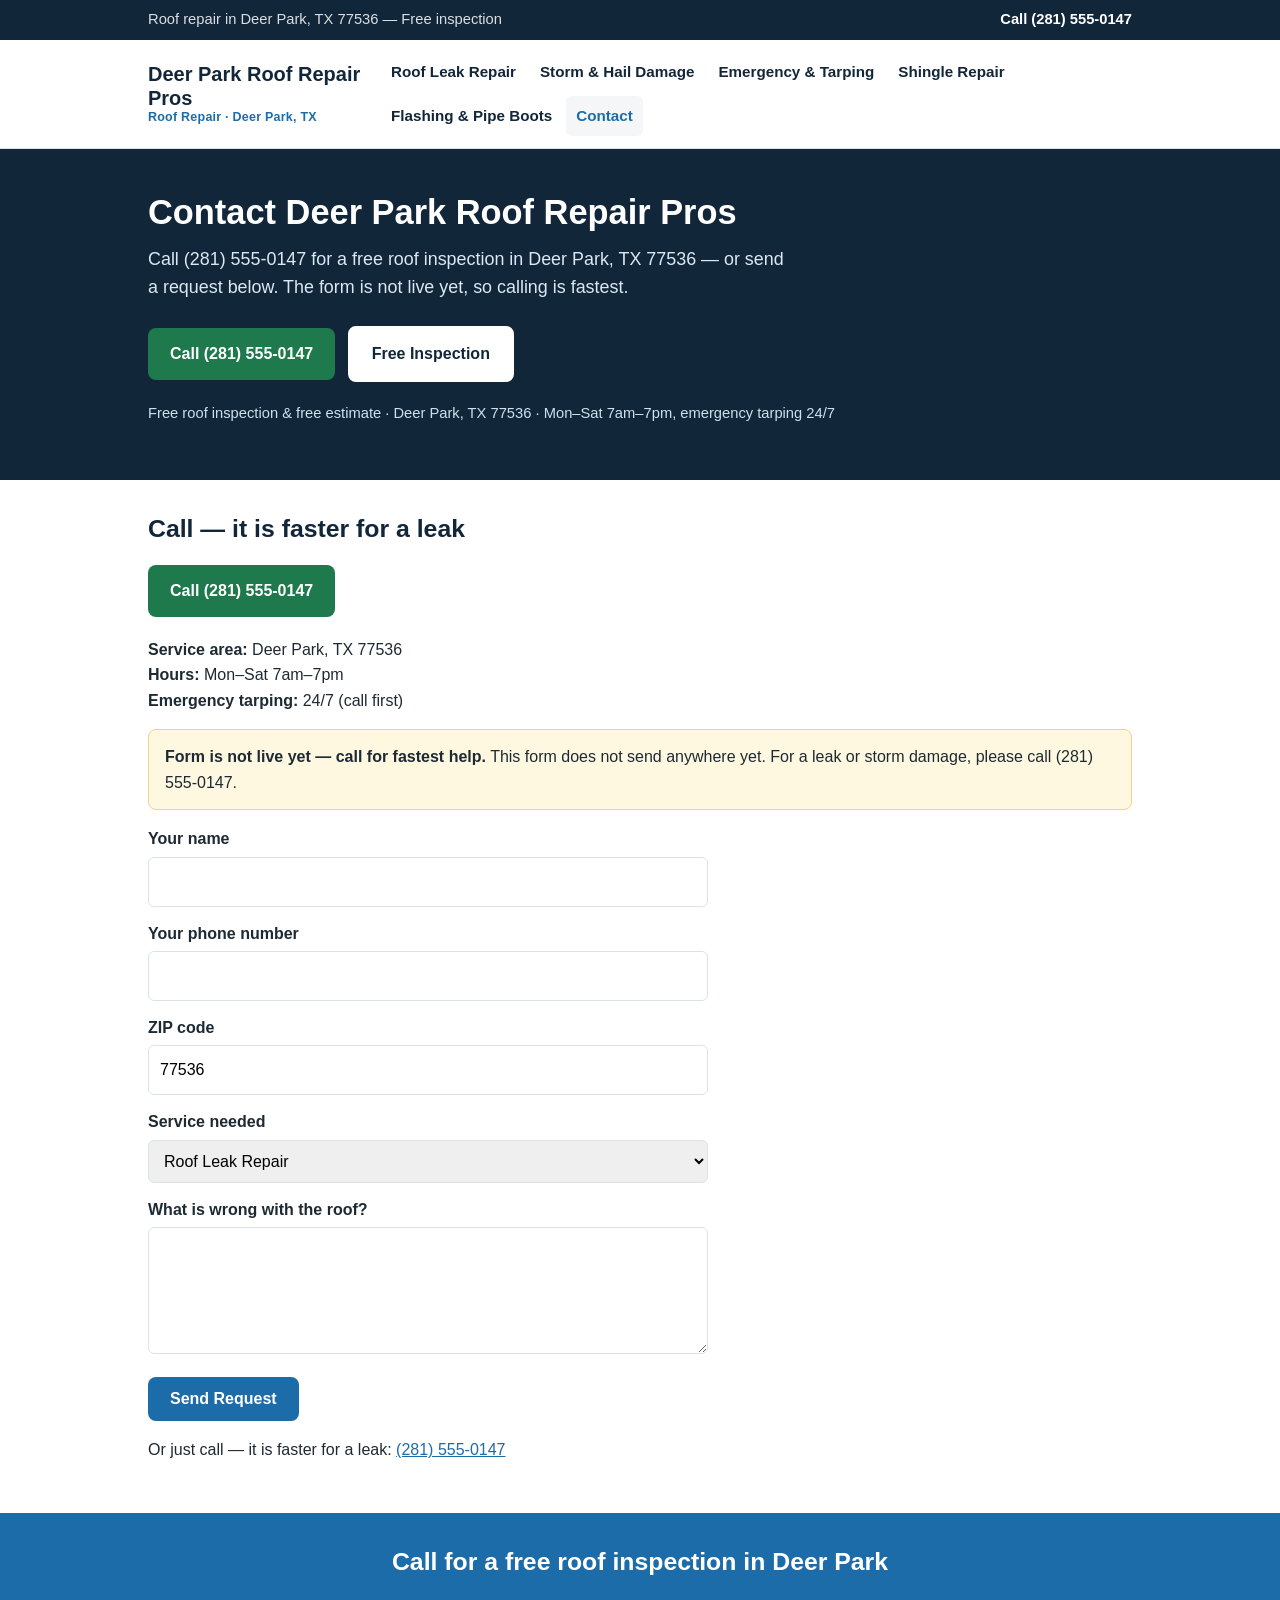
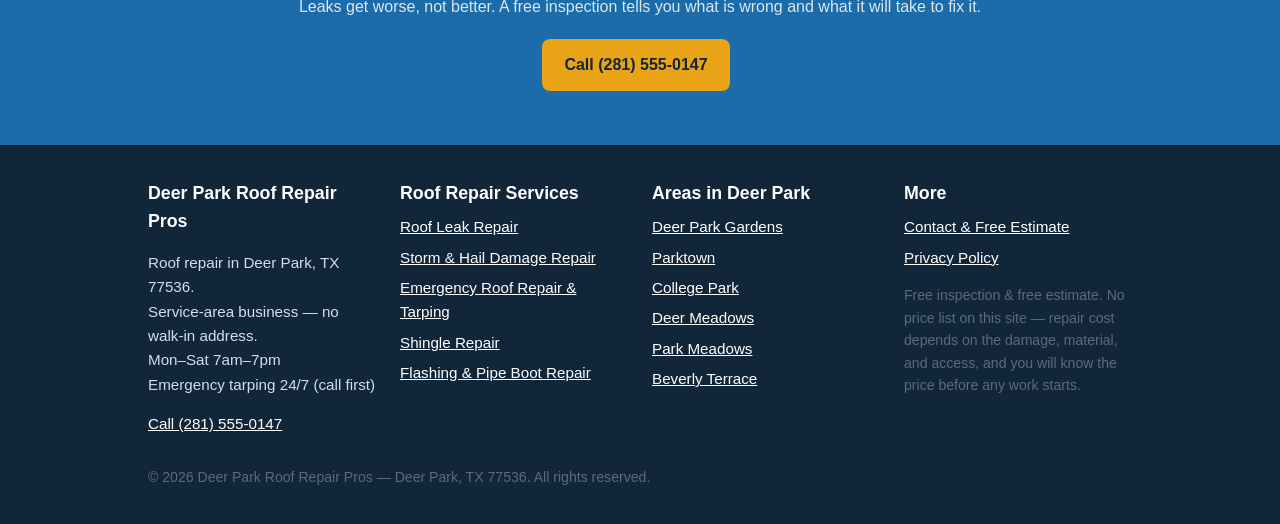
==== contact/index.html @ 34832a9e "Initial site: Deer Park Roof Repair Pros - 14 pages, dummy phone (281) 555-0147" ====
<!DOCTYPE html>
<html lang="en">
<head>
<meta charset="utf-8">
<meta name="viewport" content="width=device-width, initial-scale=1">
<title>Contact Deer Park Roof Repair Pros | Deer Park, TX</title>
<meta name="description" content="Contact Deer Park Roof Repair Pros in Deer Park, TX 77536. Call for a free roof inspection and estimate.">
<link rel="icon" href="data:image/svg+xml,%3Csvg xmlns='http://www.w3.org/2000/svg' viewBox='0 0 32 32'%3E%3Crect width='32' height='32' rx='6' fill='%2312263a'/%3E%3Cpath d='M5 19 L16 7 L27 19' stroke='%23e8a317' stroke-width='3' fill='none'/%3E%3C/svg%3E">
<link rel="stylesheet" href="/styles.css">
</head>
<body>
<div class="topbar"><div class="container"><span>Roof repair in Deer Park, TX 77536 &mdash; Free inspection</span><a href="tel:+12815550147">Call (281) 555-0147</a></div></div>
<header class="site"><div class="container"><a class="logo" href="/">Deer Park Roof Repair Pros<small>Roof Repair &middot; Deer Park, TX</small></a><button class="menu-btn" aria-expanded="false" aria-label="Menu">&#9776; Menu</button><nav class="main"><a href="/roof-leak-repair/">Roof Leak Repair</a><a href="/storm-hail-damage-repair/">Storm & Hail Damage</a><a href="/emergency-roof-repair-tarping/">Emergency & Tarping</a><a href="/shingle-repair/">Shingle Repair</a><a href="/flashing-pipe-boot-repair/">Flashing & Pipe Boots</a><a href="/contact/" class="active">Contact</a></nav></div></header>
<main>
<section class="hero"><div class="container"><h1>Contact Deer Park Roof Repair Pros</h1><p class="lead">Call (281) 555-0147 for a free roof inspection in Deer Park, TX 77536 — or send a request below. The form is not live yet, so calling is fastest.</p>
<p><a class="btn call" href="tel:+12815550147">Call (281) 555-0147</a> <a class="btn secondary" href="/contact/">Free Inspection</a></p>
<p class="trust">Free roof inspection &amp; free estimate &middot; Deer Park, TX 77536 &middot; Mon&ndash;Sat 7am&ndash;7pm, emergency tarping 24/7</p></div></section>
<section><div class="container"><h2>Call — it is faster for a leak</h2><p><a class="btn call" href="tel:+12815550147">Call (281) 555-0147</a></p><p><strong>Service area:</strong> Deer Park, TX 77536<br><strong>Hours:</strong> Mon&ndash;Sat 7am&ndash;7pm<br><strong>Emergency tarping:</strong> 24/7 (call first)</p>
<div class="notice"><strong>Form is not live yet &mdash; call for fastest help.</strong> This form does not send anywhere yet. For a leak or storm damage, please call (281) 555-0147.</div>
<form id="contact-form" action="#" method="post">
<label for="name">Your name</label><input id="name" name="name" type="text" autocomplete="name">
<label for="phone">Your phone number</label><input id="phone" name="phone" type="tel" autocomplete="tel">
<label for="zip">ZIP code</label><input id="zip" name="zip" type="text" value="77536" inputmode="numeric">
<label for="service">Service needed</label><select id="service" name="service"><option>Roof Leak Repair</option><option>Storm &amp; Hail Damage Repair</option><option>Emergency Roof Repair &amp; Tarping</option><option>Shingle Repair</option><option>Flashing &amp; Pipe Boot Repair</option><option>Not sure — need an inspection</option></select>
<label for="message">What is wrong with the roof?</label><textarea id="message" name="message" rows="4"></textarea>
<p><button class="submit" type="submit">Send Request</button></p>
<p id="form-note" class="notice" style="display:none"></p>
</form><p>Or just call — it is faster for a leak: <a href="tel:+12815550147">(281) 555-0147</a></p></div></section>
<section class="cta-band"><div class="container"><h2>Call for a free roof inspection in Deer Park</h2><p>Leaks get worse, not better. A free inspection tells you what is wrong and what it will take to fix it.</p><p><a class="btn" href="tel:+12815550147">Call (281) 555-0147</a></p></div></section>
</main>
<footer class="site"><div class="container"><div class="foot-grid">
<div><h3>Deer Park Roof Repair Pros</h3><p>Roof repair in Deer Park, TX 77536.<br>Service-area business &mdash; no walk-in address.<br>Mon&ndash;Sat 7am&ndash;7pm<br>Emergency tarping 24/7 (call first)</p><p><a href="tel:+12815550147">Call (281) 555-0147</a></p></div>
<div><h3>Roof Repair Services</h3><ul>
<li><a href="/roof-leak-repair/">Roof Leak Repair</a></li>
<li><a href="/storm-hail-damage-repair/">Storm &amp; Hail Damage Repair</a></li>
<li><a href="/emergency-roof-repair-tarping/">Emergency Roof Repair &amp; Tarping</a></li>
<li><a href="/shingle-repair/">Shingle Repair</a></li>
<li><a href="/flashing-pipe-boot-repair/">Flashing &amp; Pipe Boot Repair</a></li>
</ul></div>
<div><h3>Areas in Deer Park</h3><ul><li><a href="/areas/deer-park-gardens/">Deer Park Gardens</a></li><li><a href="/areas/parktown/">Parktown</a></li><li><a href="/areas/college-park/">College Park</a></li><li><a href="/areas/deer-meadows/">Deer Meadows</a></li><li><a href="/areas/park-meadows/">Park Meadows</a></li><li><a href="/areas/beverly-terrace/">Beverly Terrace</a></li></ul></div>
<div><h3>More</h3><ul><li><a href="/contact/">Contact &amp; Free Estimate</a></li><li><a href="/privacy-policy/">Privacy Policy</a></li></ul><p class="small">Free inspection &amp; free estimate. No price list on this site &mdash; repair cost depends on the damage, material, and access, and you will know the price before any work starts.</p></div>
</div><p class="small">&copy; 2026 Deer Park Roof Repair Pros &mdash; Deer Park, TX 77536. All rights reserved.</p></div></footer>
<a class="sticky-call" href="tel:+12815550147">Call Now: (281) 555-0147</a>
<script src="/script.js"></script>
</body>
</html>
---- styles.css ----
/* Deer Park Roof Repair Pros — shared styles. Static site, system fonts, no external requests. */
:root{--navy:#12263a;--blue:#1b6ca8;--blue-dark:#14507e;--accent:#e8a317;--bg:#f4f6f8;--card:#fff;--text:#1e2a33;--muted:#5a6b78;--line:#dbe3e8;--green:#1e7a4c}
*{box-sizing:border-box}
html{scroll-behavior:smooth}
body{margin:0;font-family:-apple-system,BlinkMacSystemFont,"Segoe UI",Roboto,Helvetica,Arial,sans-serif;color:var(--text);line-height:1.6;background:#fff}
a{color:var(--blue)}
img{max-width:100%}
.container{max-width:1020px;margin:0 auto;padding:0 18px}
.topbar{background:var(--navy);color:#fff;font-size:.92rem}
.topbar .container{display:flex;justify-content:space-between;align-items:center;gap:12px;padding-top:8px;padding-bottom:8px;flex-wrap:wrap}
.topbar a{color:#fff;font-weight:700;text-decoration:none}
.topbar span{opacity:.85}
header.site{background:#fff;border-bottom:1px solid var(--line);position:sticky;top:0;z-index:20}
header.site .container{display:flex;justify-content:space-between;align-items:center;gap:14px;padding-top:12px;padding-bottom:12px}
.logo{font-size:1.25rem;font-weight:800;color:var(--navy);text-decoration:none;line-height:1.2}
.logo small{display:block;font-size:.78rem;color:var(--blue);font-weight:700;letter-spacing:.02em}
nav.main{display:flex;gap:4px;flex-wrap:wrap}
nav.main a{color:var(--navy);text-decoration:none;padding:8px 10px;border-radius:6px;font-weight:600;font-size:.95rem}
nav.main a:hover,nav.main a.active{background:var(--bg);color:var(--blue)}
.menu-btn{display:none;background:var(--navy);color:#fff;border:0;border-radius:6px;padding:9px 12px;font-size:1rem;cursor:pointer}
.hero{background:var(--navy);color:#fff;padding:44px 0 40px}
.hero h1{font-size:2.15rem;line-height:1.15;margin:0 0 12px}
.hero p.lead{font-size:1.12rem;max-width:640px;margin:0 0 20px;color:#dbe8f2}
.btn{display:inline-block;background:var(--accent);color:#12263a;font-weight:800;text-decoration:none;padding:13px 22px;border-radius:8px;margin:4px 8px 4px 0}
.btn.secondary{background:#fff;color:var(--navy);border:2px solid #fff}
.btn.call{background:var(--green);color:#fff}
.btn:hover{opacity:.92}
.trust{font-size:.92rem;color:#cfe0ec;margin-top:14px}
section{padding:34px 0}
section.alt{background:var(--bg)}
h2{font-size:1.55rem;color:var(--navy);line-height:1.25;margin:0 0 14px}
h3{color:var(--navy);margin:18px 0 8px}
.cards{display:grid;grid-template-columns:repeat(auto-fit,minmax(260px,1fr));gap:16px}
.card{background:var(--card);border:1px solid var(--line);border-radius:10px;padding:20px}
.card h3{margin-top:0}
.card p{color:var(--muted)}
.steps{display:grid;grid-template-columns:repeat(auto-fit,minmax(220px,1fr));gap:16px;counter-reset:step}
.step{background:var(--card);border:1px solid var(--line);border-radius:10px;padding:20px}
.step strong{font-size:1.8rem;color:var(--blue);display:block}
ul.check{list-style:none;padding:0}
ul.check li{padding:6px 0 6px 28px;position:relative}
ul.check li:before{content:"✓";position:absolute;left:0;color:var(--green);font-weight:800}
.faq{border:1px solid var(--line);border-radius:10px;overflow:hidden}
.faq-item{border-bottom:1px solid var(--line)}
.faq-item:last-child{border-bottom:0}
.faq-q{width:100%;text-align:left;background:#fff;border:0;padding:16px 18px;font-size:1rem;font-weight:700;color:var(--navy);cursor:pointer;display:flex;justify-content:space-between;gap:12px}
.faq-a{display:none;padding:0 18px 16px;color:var(--muted)}
.faq-item.open .faq-a{display:block}
.cta-band{background:var(--blue);color:#fff;text-align:center}
.cta-band h2{color:#fff}
.cta-band p{color:#dbe8f2}
footer.site{background:var(--navy);color:#cfe0ec;padding:34px 0 22px;font-size:.95rem}
footer.site a{color:#fff}
footer.site h3{color:#fff;margin-top:0}
.foot-grid{display:grid;grid-template-columns:repeat(auto-fit,minmax(220px,1fr));gap:24px}
.foot-grid ul{list-style:none;padding:0;margin:0}
.foot-grid li{margin:6px 0}
.small{font-size:.88rem;color:var(--muted)}
.sticky-call{display:none;position:fixed;left:0;right:0;bottom:0;background:var(--green);color:#fff;text-align:center;padding:14px;font-weight:800;text-decoration:none;z-index:30;font-size:1.1rem}
form{max-width:560px}
label{display:block;font-weight:700;margin:14px 0 5px}
input,select,textarea{width:100%;padding:11px;border:1px solid var(--line);border-radius:6px;font:inherit}
button.submit{background:var(--blue);color:#fff;border:0;padding:13px 22px;border-radius:8px;font-weight:800;cursor:pointer;font-size:1rem}
.notice{background:#fff8e1;border:1px solid #f0d48a;border-radius:8px;padding:14px 16px;margin:16px 0}
@media(max-width:760px){
  .hero h1{font-size:1.7rem}
  nav.main{display:none;width:100%;flex-direction:column}
  nav.main.open{display:flex}
  .menu-btn{display:block}
  .topbar span{display:none}
  .sticky-call{display:block}
  body{padding-bottom:52px}
}
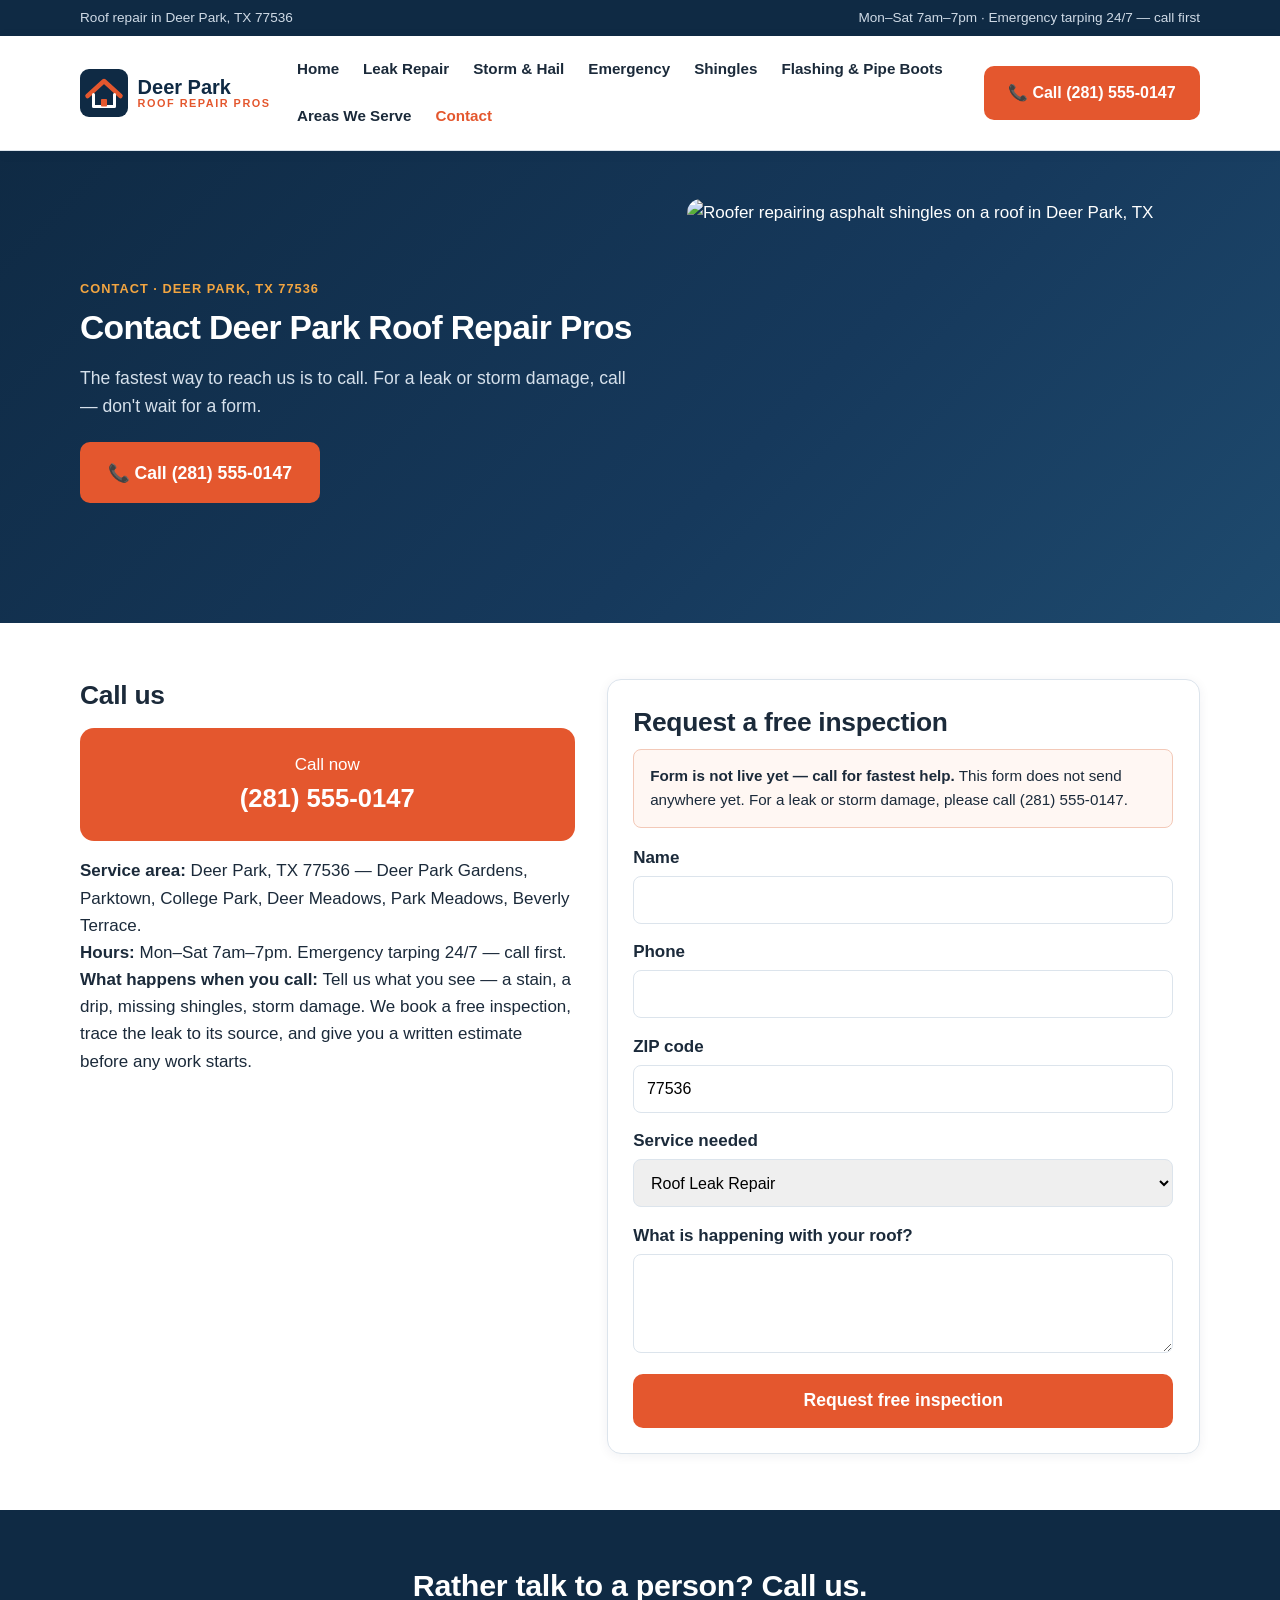
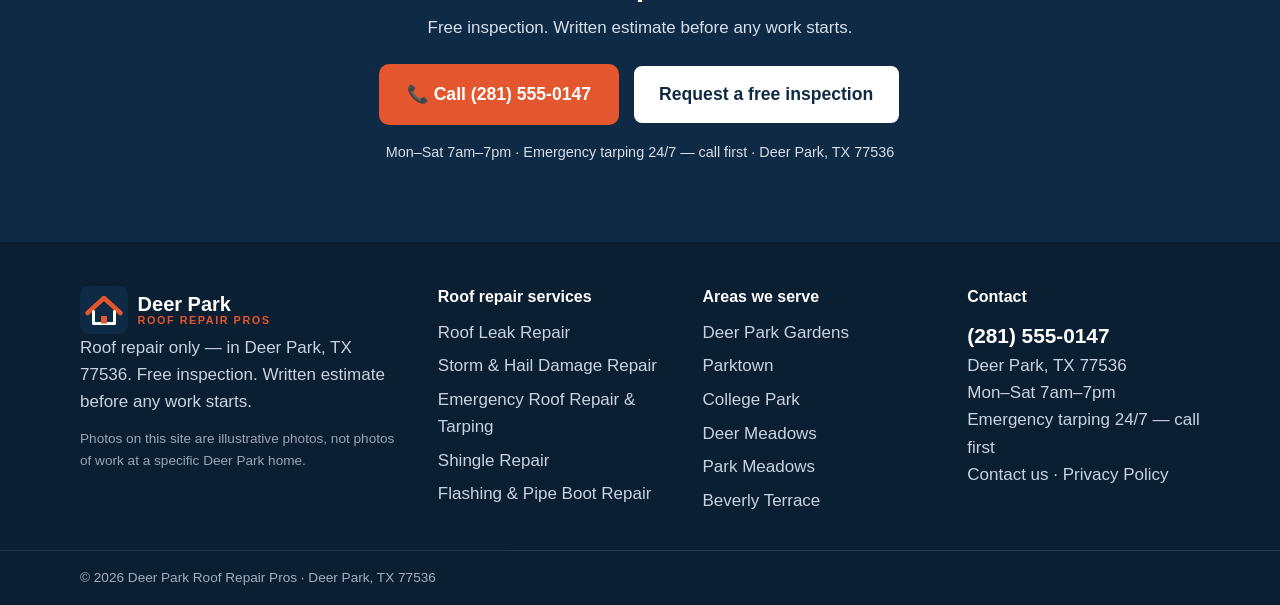
==== commit b396240f: "Site v2: redesigned with logo, photos, sections, mobile-first, keyword + pain-point research" ====
--- a/contact/index.html
+++ b/contact/index.html
@@ -1,46 +1,30 @@
 <!DOCTYPE html>
-<html lang="en">
-<head>
-<meta charset="utf-8">
-<meta name="viewport" content="width=device-width, initial-scale=1">
-<title>Contact Deer Park Roof Repair Pros | Deer Park, TX</title>
-<meta name="description" content="Contact Deer Park Roof Repair Pros in Deer Park, TX 77536. Call for a free roof inspection and estimate.">
-<link rel="icon" href="data:image/svg+xml,%3Csvg xmlns='http://www.w3.org/2000/svg' viewBox='0 0 32 32'%3E%3Crect width='32' height='32' rx='6' fill='%2312263a'/%3E%3Cpath d='M5 19 L16 7 L27 19' stroke='%23e8a317' stroke-width='3' fill='none'/%3E%3C/svg%3E">
-<link rel="stylesheet" href="/styles.css">
-</head>
-<body>
-<div class="topbar"><div class="container"><span>Roof repair in Deer Park, TX 77536 &mdash; Free inspection</span><a href="tel:+12815550147">Call (281) 555-0147</a></div></div>
-<header class="site"><div class="container"><a class="logo" href="/">Deer Park Roof Repair Pros<small>Roof Repair &middot; Deer Park, TX</small></a><button class="menu-btn" aria-expanded="false" aria-label="Menu">&#9776; Menu</button><nav class="main"><a href="/roof-leak-repair/">Roof Leak Repair</a><a href="/storm-hail-damage-repair/">Storm & Hail Damage</a><a href="/emergency-roof-repair-tarping/">Emergency & Tarping</a><a href="/shingle-repair/">Shingle Repair</a><a href="/flashing-pipe-boot-repair/">Flashing & Pipe Boots</a><a href="/contact/" class="active">Contact</a></nav></div></header>
-<main>
-<section class="hero"><div class="container"><h1>Contact Deer Park Roof Repair Pros</h1><p class="lead">Call (281) 555-0147 for a free roof inspection in Deer Park, TX 77536 — or send a request below. The form is not live yet, so calling is fastest.</p>
-<p><a class="btn call" href="tel:+12815550147">Call (281) 555-0147</a> <a class="btn secondary" href="/contact/">Free Inspection</a></p>
-<p class="trust">Free roof inspection &amp; free estimate &middot; Deer Park, TX 77536 &middot; Mon&ndash;Sat 7am&ndash;7pm, emergency tarping 24/7</p></div></section>
-<section><div class="container"><h2>Call — it is faster for a leak</h2><p><a class="btn call" href="tel:+12815550147">Call (281) 555-0147</a></p><p><strong>Service area:</strong> Deer Park, TX 77536<br><strong>Hours:</strong> Mon&ndash;Sat 7am&ndash;7pm<br><strong>Emergency tarping:</strong> 24/7 (call first)</p>
-<div class="notice"><strong>Form is not live yet &mdash; call for fastest help.</strong> This form does not send anywhere yet. For a leak or storm damage, please call (281) 555-0147.</div>
-<form id="contact-form" action="#" method="post">
-<label for="name">Your name</label><input id="name" name="name" type="text" autocomplete="name">
-<label for="phone">Your phone number</label><input id="phone" name="phone" type="tel" autocomplete="tel">
-<label for="zip">ZIP code</label><input id="zip" name="zip" type="text" value="77536" inputmode="numeric">
-<label for="service">Service needed</label><select id="service" name="service"><option>Roof Leak Repair</option><option>Storm &amp; Hail Damage Repair</option><option>Emergency Roof Repair &amp; Tarping</option><option>Shingle Repair</option><option>Flashing &amp; Pipe Boot Repair</option><option>Not sure — need an inspection</option></select>
-<label for="message">What is wrong with the roof?</label><textarea id="message" name="message" rows="4"></textarea>
-<p><button class="submit" type="submit">Send Request</button></p>
-<p id="form-note" class="notice" style="display:none"></p>
-</form><p>Or just call — it is faster for a leak: <a href="tel:+12815550147">(281) 555-0147</a></p></div></section>
-<section class="cta-band"><div class="container"><h2>Call for a free roof inspection in Deer Park</h2><p>Leaks get worse, not better. A free inspection tells you what is wrong and what it will take to fix it.</p><p><a class="btn" href="tel:+12815550147">Call (281) 555-0147</a></p></div></section>
-</main>
-<footer class="site"><div class="container"><div class="foot-grid">
-<div><h3>Deer Park Roof Repair Pros</h3><p>Roof repair in Deer Park, TX 77536.<br>Service-area business &mdash; no walk-in address.<br>Mon&ndash;Sat 7am&ndash;7pm<br>Emergency tarping 24/7 (call first)</p><p><a href="tel:+12815550147">Call (281) 555-0147</a></p></div>
-<div><h3>Roof Repair Services</h3><ul>
-<li><a href="/roof-leak-repair/">Roof Leak Repair</a></li>
-<li><a href="/storm-hail-damage-repair/">Storm &amp; Hail Damage Repair</a></li>
-<li><a href="/emergency-roof-repair-tarping/">Emergency Roof Repair &amp; Tarping</a></li>
-<li><a href="/shingle-repair/">Shingle Repair</a></li>
-<li><a href="/flashing-pipe-boot-repair/">Flashing &amp; Pipe Boot Repair</a></li>
-</ul></div>
-<div><h3>Areas in Deer Park</h3><ul><li><a href="/areas/deer-park-gardens/">Deer Park Gardens</a></li><li><a href="/areas/parktown/">Parktown</a></li><li><a href="/areas/college-park/">College Park</a></li><li><a href="/areas/deer-meadows/">Deer Meadows</a></li><li><a href="/areas/park-meadows/">Park Meadows</a></li><li><a href="/areas/beverly-terrace/">Beverly Terrace</a></li></ul></div>
-<div><h3>More</h3><ul><li><a href="/contact/">Contact &amp; Free Estimate</a></li><li><a href="/privacy-policy/">Privacy Policy</a></li></ul><p class="small">Free inspection &amp; free estimate. No price list on this site &mdash; repair cost depends on the damage, material, and access, and you will know the price before any work starts.</p></div>
-</div><p class="small">&copy; 2026 Deer Park Roof Repair Pros &mdash; Deer Park, TX 77536. All rights reserved.</p></div></footer>
-<a class="sticky-call" href="tel:+12815550147">Call Now: (281) 555-0147</a>
-<script src="/script.js"></script>
-</body>
-</html>
+<html lang="en"><head><meta charset="utf-8"><meta name="viewport" content="width=device-width, initial-scale=1">
+<title>Contact Deer Park Roof Repair Pros | Deer Park, TX 77536</title><meta name="description" content="Contact Deer Park Roof Repair Pros, Deer Park TX 77536. Call (281) 555-0147 for a free roof inspection. Mon–Sat 7am–7pm, emergency tarping 24/7.">
+<link rel="canonical" href="https://deerparkroofrepair.com/contact/"><link rel="icon" type="image/svg+xml" href="/favicon.svg">
+<link rel="stylesheet" href="/styles.css"></head>
+<body><div class="topbar"><div class="wrap topbar-in"><span>Roof repair in Deer Park, TX 77536</span><span class="topbar-hours">Mon–Sat 7am–7pm · Emergency tarping 24/7 — call first</span></div></div>
+<header class="site-header"><div class="wrap header-in"><a class="brand" href="/" aria-label="Deer Park Roof Repair Pros — home"><svg class="logo-mark" viewBox="0 0 64 64" aria-hidden="true"><rect width="64" height="64" rx="12" fill="#0F2A44"/><path d="M10 36 L32 16 L54 36" fill="none" stroke="#E4572E" stroke-width="6" stroke-linecap="round" stroke-linejoin="round"/><path d="M18 34 V50 H46 V34" fill="none" stroke="#fff" stroke-width="4" stroke-linecap="round" stroke-linejoin="round"/><rect x="28" y="40" width="8" height="10" rx="1" fill="#E4572E"/></svg><span class="brand-text"><span class="brand-top">Deer Park</span><span class="brand-bottom">ROOF REPAIR PROS</span></span></a>
+<button class="menu-btn" aria-expanded="false" aria-controls="mainnav" aria-label="Open menu">☰ <span>Menu</span></button>
+<nav id="mainnav" class="mainnav" aria-label="Main navigation"><ul><li><a href="/">Home</a></li><li><a href="/roof-leak-repair/">Leak Repair</a></li><li><a href="/storm-hail-damage-repair/">Storm &amp; Hail</a></li><li><a href="/emergency-roof-repair-tarping/">Emergency</a></li><li><a href="/shingle-repair/">Shingles</a></li><li><a href="/flashing-pipe-boot-repair/">Flashing &amp; Pipe Boots</a></li><li><a href="/areas/">Areas We Serve</a></li><li><a href="/contact/" class="active">Contact</a></li></ul></nav>
+<a class="btn btn-call header-call" href="tel:+12815550147">📞 Call (281) 555-0147</a></div></header><main><section class="hero"><div class="wrap hero-grid"><div class="hero-copy"><p class="eyebrow">Contact · Deer Park, TX 77536</p><h1>Contact Deer Park Roof Repair Pros</h1><p class="hero-sub">The fastest way to reach us is to call. For a leak or storm damage, call — don't wait for a form.</p><a class="btn btn-call btn-lg" href="tel:+12815550147">📞 Call (281) 555-0147</a></div><div class="hero-img"><img src="/images/hero-roofer.jpg" alt="Roofer repairing asphalt shingles on a roof in Deer Park, TX" loading="eager"></div></div></section>
+<section class="section"><div class="wrap contact-grid"><div>
+<h2>Call us</h2><a class="big-call" href="tel:+12815550147"><span>Call now</span><strong>(281) 555-0147</strong></a>
+<p><strong>Service area:</strong> Deer Park, TX 77536 — Deer Park Gardens, Parktown, College Park, Deer Meadows, Park Meadows, Beverly Terrace.</p>
+<p><strong>Hours:</strong> Mon–Sat 7am–7pm. Emergency tarping 24/7 — call first.</p>
+<p><strong>What happens when you call:</strong> Tell us what you see — a stain, a drip, missing shingles, storm damage. We book a free inspection, trace the leak to its source, and give you a written estimate before any work starts.</p>
+</div><div class="form-card"><h2>Request a free inspection</h2><div class="form-note"><strong>Form is not live yet — call for fastest help.</strong> This form does not send anywhere yet. For a leak or storm damage, please call (281) 555-0147.</div>
+<form id="contact-form"><label for="f-name">Name</label><input id="f-name" name="name" type="text" autocomplete="name">
+<label for="f-phone">Phone</label><input id="f-phone" name="phone" type="tel" autocomplete="tel">
+<label for="f-zip">ZIP code</label><input id="f-zip" name="zip" type="text" value="77536" inputmode="numeric">
+<label for="f-service">Service needed</label><select id="f-service" name="service"><option>Roof Leak Repair</option><option>Storm & Hail Damage</option><option>Emergency Repair & Tarping</option><option>Shingle Repair</option><option>Flashing & Pipe Boots</option></select>
+<label for="f-msg">What is happening with your roof?</label><textarea id="f-msg" name="message" rows="4"></textarea>
+<p id="form-result" role="status"></p><button class="btn btn-call btn-lg" type="submit" style="width:100%;margin-top:.8rem">Request free inspection</button></form></div></div></section><section class="final-cta"><div class="wrap"><h2>Rather talk to a person? Call us.</h2><p>Free inspection. Written estimate before any work starts.</p>
+<div class="hero-cta"><a class="btn btn-call btn-lg" href="tel:+12815550147">📞 Call (281) 555-0147</a><a class="btn btn-ghost btn-lg" href="/contact/">Request a free inspection</a></div>
+<p class="hero-note">Mon–Sat 7am–7pm · Emergency tarping 24/7 — call first · Deer Park, TX 77536</p></div></section></main><footer class="site-footer"><div class="wrap footer-grid">
+<div><div class="footer-brand"><a class="brand" href="/" aria-label="Deer Park Roof Repair Pros — home"><svg class="logo-mark" viewBox="0 0 64 64" aria-hidden="true"><rect width="64" height="64" rx="12" fill="#0F2A44"/><path d="M10 36 L32 16 L54 36" fill="none" stroke="#E4572E" stroke-width="6" stroke-linecap="round" stroke-linejoin="round"/><path d="M18 34 V50 H46 V34" fill="none" stroke="#fff" stroke-width="4" stroke-linecap="round" stroke-linejoin="round"/><rect x="28" y="40" width="8" height="10" rx="1" fill="#E4572E"/></svg><span class="brand-text"><span class="brand-top">Deer Park</span><span class="brand-bottom">ROOF REPAIR PROS</span></span></a></div><p>Roof repair only — in Deer Park, TX 77536. Free inspection. Written estimate before any work starts.</p><p class="footer-note">Photos on this site are illustrative photos, not photos of work at a specific Deer Park home.</p></div>
+<div><h3>Roof repair services</h3><ul><li><a href="/roof-leak-repair/">Roof Leak Repair</a></li><li><a href="/storm-hail-damage-repair/">Storm &amp; Hail Damage Repair</a></li><li><a href="/emergency-roof-repair-tarping/">Emergency Roof Repair &amp; Tarping</a></li><li><a href="/shingle-repair/">Shingle Repair</a></li><li><a href="/flashing-pipe-boot-repair/">Flashing &amp; Pipe Boot Repair</a></li></ul></div>
+<div><h3>Areas we serve</h3><ul><li><a href="/areas/">Deer Park Gardens</a></li><li><a href="/areas/">Parktown</a></li><li><a href="/areas/">College Park</a></li><li><a href="/areas/">Deer Meadows</a></li><li><a href="/areas/">Park Meadows</a></li><li><a href="/areas/">Beverly Terrace</a></li></ul></div>
+<div><h3>Contact</h3><p><a class="footer-phone" href="tel:+12815550147">(281) 555-0147</a><br>Deer Park, TX 77536<br>Mon–Sat 7am–7pm<br>Emergency tarping 24/7 — call first</p><p><a href="/contact/">Contact us</a> · <a href="/privacy-policy/">Privacy Policy</a></p></div>
+</div><div class="footer-base"><div class="wrap">© 2026 Deer Park Roof Repair Pros · Deer Park, TX 77536</div></div></footer>
+<div class="mobile-callbar"><a href="tel:+12815550147">📞 Call Now — (281) 555-0147</a></div><script src="/script.js"></script></body></html>
--- a/styles.css
+++ b/styles.css
@@ -1,73 +1,150 @@
-/* Deer Park Roof Repair Pros — shared styles. Static site, system fonts, no external requests. */
-:root{--navy:#12263a;--blue:#1b6ca8;--blue-dark:#14507e;--accent:#e8a317;--bg:#f4f6f8;--card:#fff;--text:#1e2a33;--muted:#5a6b78;--line:#dbe3e8;--green:#1e7a4c}
-*{box-sizing:border-box}
+:root{--navy:#0F2A44;--navy2:#16395C;--accent:#E4572E;--accent-d:#C7431F;--gold:#F2A541;--ink:#1B2A3A;--muted:#5A6B7C;--line:#DCE4EC;--bg:#F4F6F8;--white:#fff;--radius:14px}
+*{box-sizing:border-box;margin:0;padding:0}
 html{scroll-behavior:smooth}
-body{margin:0;font-family:-apple-system,BlinkMacSystemFont,"Segoe UI",Roboto,Helvetica,Arial,sans-serif;color:var(--text);line-height:1.6;background:#fff}
-a{color:var(--blue)}
-img{max-width:100%}
-.container{max-width:1020px;margin:0 auto;padding:0 18px}
-.topbar{background:var(--navy);color:#fff;font-size:.92rem}
-.topbar .container{display:flex;justify-content:space-between;align-items:center;gap:12px;padding-top:8px;padding-bottom:8px;flex-wrap:wrap}
-.topbar a{color:#fff;font-weight:700;text-decoration:none}
-.topbar span{opacity:.85}
-header.site{background:#fff;border-bottom:1px solid var(--line);position:sticky;top:0;z-index:20}
-header.site .container{display:flex;justify-content:space-between;align-items:center;gap:14px;padding-top:12px;padding-bottom:12px}
-.logo{font-size:1.25rem;font-weight:800;color:var(--navy);text-decoration:none;line-height:1.2}
-.logo small{display:block;font-size:.78rem;color:var(--blue);font-weight:700;letter-spacing:.02em}
-nav.main{display:flex;gap:4px;flex-wrap:wrap}
-nav.main a{color:var(--navy);text-decoration:none;padding:8px 10px;border-radius:6px;font-weight:600;font-size:.95rem}
-nav.main a:hover,nav.main a.active{background:var(--bg);color:var(--blue)}
-.menu-btn{display:none;background:var(--navy);color:#fff;border:0;border-radius:6px;padding:9px 12px;font-size:1rem;cursor:pointer}
-.hero{background:var(--navy);color:#fff;padding:44px 0 40px}
-.hero h1{font-size:2.15rem;line-height:1.15;margin:0 0 12px}
-.hero p.lead{font-size:1.12rem;max-width:640px;margin:0 0 20px;color:#dbe8f2}
-.btn{display:inline-block;background:var(--accent);color:#12263a;font-weight:800;text-decoration:none;padding:13px 22px;border-radius:8px;margin:4px 8px 4px 0}
-.btn.secondary{background:#fff;color:var(--navy);border:2px solid #fff}
-.btn.call{background:var(--green);color:#fff}
-.btn:hover{opacity:.92}
-.trust{font-size:.92rem;color:#cfe0ec;margin-top:14px}
-section{padding:34px 0}
-section.alt{background:var(--bg)}
-h2{font-size:1.55rem;color:var(--navy);line-height:1.25;margin:0 0 14px}
-h3{color:var(--navy);margin:18px 0 8px}
-.cards{display:grid;grid-template-columns:repeat(auto-fit,minmax(260px,1fr));gap:16px}
-.card{background:var(--card);border:1px solid var(--line);border-radius:10px;padding:20px}
-.card h3{margin-top:0}
-.card p{color:var(--muted)}
-.steps{display:grid;grid-template-columns:repeat(auto-fit,minmax(220px,1fr));gap:16px;counter-reset:step}
-.step{background:var(--card);border:1px solid var(--line);border-radius:10px;padding:20px}
-.step strong{font-size:1.8rem;color:var(--blue);display:block}
-ul.check{list-style:none;padding:0}
-ul.check li{padding:6px 0 6px 28px;position:relative}
-ul.check li:before{content:"✓";position:absolute;left:0;color:var(--green);font-weight:800}
-.faq{border:1px solid var(--line);border-radius:10px;overflow:hidden}
-.faq-item{border-bottom:1px solid var(--line)}
-.faq-item:last-child{border-bottom:0}
-.faq-q{width:100%;text-align:left;background:#fff;border:0;padding:16px 18px;font-size:1rem;font-weight:700;color:var(--navy);cursor:pointer;display:flex;justify-content:space-between;gap:12px}
-.faq-a{display:none;padding:0 18px 16px;color:var(--muted)}
-.faq-item.open .faq-a{display:block}
-.cta-band{background:var(--blue);color:#fff;text-align:center}
-.cta-band h2{color:#fff}
-.cta-band p{color:#dbe8f2}
-footer.site{background:var(--navy);color:#cfe0ec;padding:34px 0 22px;font-size:.95rem}
-footer.site a{color:#fff}
-footer.site h3{color:#fff;margin-top:0}
-.foot-grid{display:grid;grid-template-columns:repeat(auto-fit,minmax(220px,1fr));gap:24px}
-.foot-grid ul{list-style:none;padding:0;margin:0}
-.foot-grid li{margin:6px 0}
-.small{font-size:.88rem;color:var(--muted)}
-.sticky-call{display:none;position:fixed;left:0;right:0;bottom:0;background:var(--green);color:#fff;text-align:center;padding:14px;font-weight:800;text-decoration:none;z-index:30;font-size:1.1rem}
-form{max-width:560px}
-label{display:block;font-weight:700;margin:14px 0 5px}
-input,select,textarea{width:100%;padding:11px;border:1px solid var(--line);border-radius:6px;font:inherit}
-button.submit{background:var(--blue);color:#fff;border:0;padding:13px 22px;border-radius:8px;font-weight:800;cursor:pointer;font-size:1rem}
-.notice{background:#fff8e1;border:1px solid #f0d48a;border-radius:8px;padding:14px 16px;margin:16px 0}
-@media(max-width:760px){
-  .hero h1{font-size:1.7rem}
-  nav.main{display:none;width:100%;flex-direction:column}
-  nav.main.open{display:flex}
-  .menu-btn{display:block}
-  .topbar span{display:none}
-  .sticky-call{display:block}
-  body{padding-bottom:52px}
+body{font-family:-apple-system,BlinkMacSystemFont,"Segoe UI",Roboto,Helvetica,Arial,sans-serif;color:var(--ink);line-height:1.6;background:#fff;font-size:17px}
+img{max-width:100%;height:auto;display:block;border-radius:10px}
+a{color:var(--navy2)}
+.wrap{max-width:1160px;margin:0 auto;padding:0 20px}
+h1{font-size:2.1rem;line-height:1.15;letter-spacing:-.02em}
+h2{font-size:1.65rem;line-height:1.25;margin-bottom:.6rem;letter-spacing:-.01em}
+h3{font-size:1.15rem;line-height:1.35}
+.lead{color:var(--muted);max-width:720px;margin-bottom:1rem}
+.kicker{color:var(--accent);font-weight:800;text-transform:uppercase;letter-spacing:.08em;font-size:.8rem;margin-bottom:.35rem}
+.section{padding:56px 0}
+.section.alt{background:var(--bg)}
+.btn{display:inline-flex;align-items:center;justify-content:center;gap:.4rem;min-height:48px;padding:.75rem 1.4rem;border-radius:10px;font-weight:800;text-decoration:none;font-size:1rem;border:2px solid transparent;cursor:pointer}
+.btn-call{background:var(--accent);color:#fff}
+.btn-call:hover{background:var(--accent-d)}
+.btn-ghost{background:#fff;color:var(--navy);border-color:var(--navy)}
+.btn-lg{font-size:1.1rem;padding:.9rem 1.6rem}
+/* topbar + header */
+.topbar{background:var(--navy);color:#CFDAE6;font-size:.85rem}
+.topbar-in{display:flex;justify-content:space-between;gap:1rem;padding:.45rem 20px;flex-wrap:wrap}
+.site-header{position:sticky;top:0;z-index:50;background:#fff;border-bottom:1px solid var(--line);box-shadow:0 2px 12px rgba(15,42,68,.06)}
+.header-in{display:flex;align-items:center;gap:1rem;padding:.7rem 20px}
+.brand{display:flex;align-items:center;gap:.6rem;text-decoration:none;flex-shrink:0}
+.logo-mark{width:48px;height:48px}
+.brand-text{display:flex;flex-direction:column;line-height:1.05}
+.brand-top{font-size:1.25rem;font-weight:900;color:var(--navy)}
+.brand-bottom{font-size:.68rem;font-weight:800;letter-spacing:.14em;color:var(--accent)}
+.mainnav{margin-left:auto}
+.mainnav ul{display:flex;gap:.2rem;list-style:none;flex-wrap:wrap}
+.mainnav a{display:block;padding:.6rem .65rem;border-radius:8px;text-decoration:none;color:var(--ink);font-weight:600;font-size:.95rem;min-height:44px}
+.mainnav a:hover{background:var(--bg)}
+.mainnav a.active{color:var(--accent)}
+.header-call{white-space:nowrap}
+.menu-btn{display:none;background:var(--navy);color:#fff;border:0;border-radius:10px;padding:.6rem .9rem;font-size:1rem;font-weight:700;min-height:44px;cursor:pointer;margin-left:auto}
+/* hero */
+.hero{background:linear-gradient(135deg,var(--navy) 0%,var(--navy2) 60%,#1E4A6E 100%);color:#fff;padding:48px 0 40px}
+.hero-grid{display:grid;grid-template-columns:1.05fr .95fr;gap:2.5rem;align-items:center}
+.hero h1{color:#fff}
+.hero-sub{color:#D5E0EB;font-size:1.1rem;margin:1rem 0 1.4rem}
+.eyebrow{color:var(--gold);font-weight:800;text-transform:uppercase;letter-spacing:.08em;font-size:.8rem;margin-bottom:.6rem}
+.hero-cta{display:flex;gap:.8rem;flex-wrap:wrap}
+.hero-note{color:#A9BCCF;font-size:.9rem;margin-top:1rem}
+.hero-img{position:relative}
+.hero-img img{border-radius:var(--radius);width:100%;height:100%;object-fit:cover;aspect-ratio:4/3}
+.hero-badge{position:absolute;left:14px;bottom:14px;background:var(--accent);color:#fff;font-weight:800;padding:.45rem .9rem;border-radius:999px;font-size:.9rem}
+/* trust strip */
+.trust{background:var(--accent);color:#fff}
+.trust-grid{display:grid;grid-template-columns:repeat(4,1fr);gap:1.2rem;padding:1.1rem 20px}
+.trust-grid strong{display:block;font-size:1.02rem}
+.trust-grid span{font-size:.9rem;opacity:.92}
+/* sections */
+.pain{background:#FFF7F3}
+.quote-grid{display:grid;grid-template-columns:repeat(2,1fr);gap:1rem;margin-top:1.4rem}
+.quote-grid blockquote{background:#fff;border-left:5px solid var(--accent);border-radius:10px;padding:1.1rem 1.2rem;box-shadow:0 2px 10px rgba(15,42,68,.07)}
+.quote-grid p{font-style:italic;font-size:1.05rem}
+.card-grid{display:grid;grid-template-columns:repeat(3,1fr);gap:1.2rem;margin-top:1.4rem}
+.card{background:#fff;border:1px solid var(--line);border-radius:var(--radius);overflow:hidden;box-shadow:0 2px 10px rgba(15,42,68,.05)}
+.card img{border-radius:0;aspect-ratio:16/10;object-fit:cover;width:100%}
+.card-body{padding:1.1rem 1.2rem 1.3rem}
+.card-body p{color:var(--muted);font-size:.97rem}
+.steps{list-style:none;display:grid;grid-template-columns:repeat(5,1fr);gap:1rem;margin-top:1.4rem;counter-reset:step}
+.steps li{background:#fff;border:1px solid var(--line);border-radius:var(--radius);padding:1.2rem}
+.step-num{display:inline-flex;align-items:center;justify-content:center;width:40px;height:40px;border-radius:50%;background:var(--navy);color:#fff;font-weight:900;font-size:1.1rem;margin-bottom:.6rem}
+.steps p{color:var(--muted);font-size:.95rem}
+.table-wrap{overflow-x:auto;margin-top:1.2rem;border:1px solid var(--line);border-radius:var(--radius)}
+table.prices{width:100%;border-collapse:collapse;background:#fff;min-width:560px}
+.prices th{background:var(--navy);color:#fff;text-align:left;padding:.8rem 1rem}
+.prices td{padding:.75rem 1rem;border-top:1px solid var(--line)}
+.prices tr:nth-child(even) td{background:var(--bg)}
+.source-note{font-size:.85rem;color:var(--muted);margin-top:.9rem;max-width:820px}
+.two-col{display:grid;grid-template-columns:1fr 1fr;gap:1.2rem;margin-top:1rem}
+.two-col>div{background:#fff;border:1px solid var(--line);border-radius:var(--radius);padding:1.2rem}
+.check-list{list-style:none;margin-top:1.2rem;display:grid;gap:.7rem}
+.check-list li{background:#fff;border:1px solid var(--line);border-left:5px solid var(--accent);border-radius:10px;padding:.9rem 1.1rem}
+.why-grid{display:grid;grid-template-columns:repeat(3,1fr);gap:1.2rem;margin-top:1.4rem}
+.why-grid>div{border:1px solid var(--line);border-radius:var(--radius);padding:1.2rem;background:#fff}
+.why-grid p{color:var(--muted);font-size:.97rem}
+.chips{list-style:none;display:flex;flex-wrap:wrap;gap:.6rem;margin-top:1rem}
+.chips li{background:var(--navy);color:#fff;font-weight:700;padding:.55rem 1rem;border-radius:999px;font-size:.95rem}
+.faq-wrap details{background:#fff;border:1px solid var(--line);border-radius:10px;margin-bottom:.7rem}
+.faq-wrap summary{cursor:pointer;padding:1rem 1.2rem;font-weight:700;font-size:1.05rem;min-height:48px}
+.faq-wrap summary:hover{color:var(--accent)}
+.faq-wrap details p{padding:0 1.2rem 1.1rem;color:var(--muted)}
+.final-cta{background:var(--navy);color:#fff;text-align:center;padding:56px 0}
+.final-cta h2{color:#fff;font-size:1.9rem}
+.final-cta p{color:#D5E0EB;max-width:640px;margin:0 auto 1.4rem}
+.final-cta .hero-cta{justify-content:center}
+.final-cta .hero-note{margin-top:1rem}
+/* footer */
+.site-footer{background:#0B1F33;color:#C7D3E0;margin-bottom:0}
+.footer-grid{display:grid;grid-template-columns:1.4fr 1fr 1fr 1fr;gap:2rem;padding:44px 20px 30px}
+.footer-brand .brand-top{color:#fff}
+.site-footer h3{color:#fff;margin-bottom:.7rem;font-size:1rem}
+.site-footer ul{list-style:none}
+.site-footer li{margin-bottom:.4rem}
+.site-footer a{color:#C7D3E0;text-decoration:none}
+.site-footer a:hover{color:#fff;text-decoration:underline}
+.footer-phone{font-size:1.3rem;font-weight:900;color:#fff !important}
+.footer-note{font-size:.85rem;opacity:.75;margin-top:.8rem}
+.footer-base{border-top:1px solid rgba(255,255,255,.12);padding:1rem 20px;font-size:.85rem;opacity:.8}
+.mobile-callbar{display:none}
+/* forms */
+.form-card{background:#fff;border:1px solid var(--line);border-radius:var(--radius);padding:1.6rem;box-shadow:0 2px 12px rgba(15,42,68,.06)}
+.form-card label{display:block;font-weight:700;margin:.9rem 0 .3rem}
+.form-card input,.form-card select,.form-card textarea{width:100%;padding:.8rem;border:1px solid var(--line);border-radius:8px;font-size:1rem;min-height:48px;font-family:inherit}
+.form-note{background:#FFF7F3;border:1px solid #F3C9B8;border-radius:8px;padding:.9rem 1rem;margin-bottom:1rem;font-size:.95rem}
+.contact-grid{display:grid;grid-template-columns:1fr 1.2fr;gap:2rem;align-items:start}
+.big-call{display:block;background:var(--accent);color:#fff;text-align:center;border-radius:var(--radius);padding:1.4rem;text-decoration:none;margin:1rem 0}
+.big-call strong{display:block;font-size:1.6rem}
+.area-cards{display:grid;grid-template-columns:repeat(3,1fr);gap:1.2rem;margin-top:1.4rem}
+.area-cards article{border:1px solid var(--line);border-radius:var(--radius);padding:1.3rem;background:#fff}
+.area-cards h3{margin-bottom:.3rem}
+.area-cards p{color:var(--muted);font-size:.97rem}
+.service-list{list-style:none;margin-top:1rem}
+.service-list a{display:flex;justify-content:space-between;gap:.6rem;padding:.7rem .9rem;border:1px solid var(--line);border-radius:8px;text-decoration:none;margin-bottom:.5rem;font-weight:600;min-height:44px;align-items:center}
+.service-list a:hover{border-color:var(--accent);color:var(--accent)}
+/* breakpoints */
+@media (max-width:1024px){
+  .card-grid,.why-grid,.area-cards{grid-template-columns:repeat(2,1fr)}
+  .steps{grid-template-columns:repeat(3,1fr)}
+  .hero-grid{grid-template-columns:1fr;gap:1.6rem}
+  .footer-grid{grid-template-columns:1fr 1fr}
 }
+@media (max-width:768px){
+  body{font-size:16.5px}
+  h1{font-size:1.75rem}
+  h2{font-size:1.4rem}
+  .section{padding:40px 0}
+  .topbar-hours{display:none}
+  .header-call{display:none}
+  .menu-btn{display:inline-flex}
+  .mainnav{display:none;width:100%;order:3}
+  .mainnav.open{display:block}
+  .mainnav ul{flex-direction:column;gap:0;padding:.4rem 0 .8rem}
+  .mainnav a{padding:.8rem .4rem;border-top:1px solid var(--line)}
+  .header-in{flex-wrap:wrap}
+  .trust-grid{grid-template-columns:1fr 1fr}
+  .quote-grid,.card-grid,.why-grid,.area-cards,.two-col,.contact-grid{grid-template-columns:1fr}
+  .steps{grid-template-columns:1fr}
+  .footer-grid{grid-template-columns:1fr}
+  .hero{padding:32px 0}
+  .btn-lg{width:100%}
+  .hero-cta{flex-direction:column}
+  .mobile-callbar{display:block;position:fixed;left:0;right:0;bottom:0;z-index:60;background:var(--accent);box-shadow:0 -2px 12px rgba(0,0,0,.2)}
+  .mobile-callbar a{display:flex;align-items:center;justify-content:center;min-height:56px;color:#fff;font-weight:900;text-decoration:none;font-size:1.1rem}
+  body{padding-bottom:56px}
+  .site-footer{margin-bottom:0}
+}
